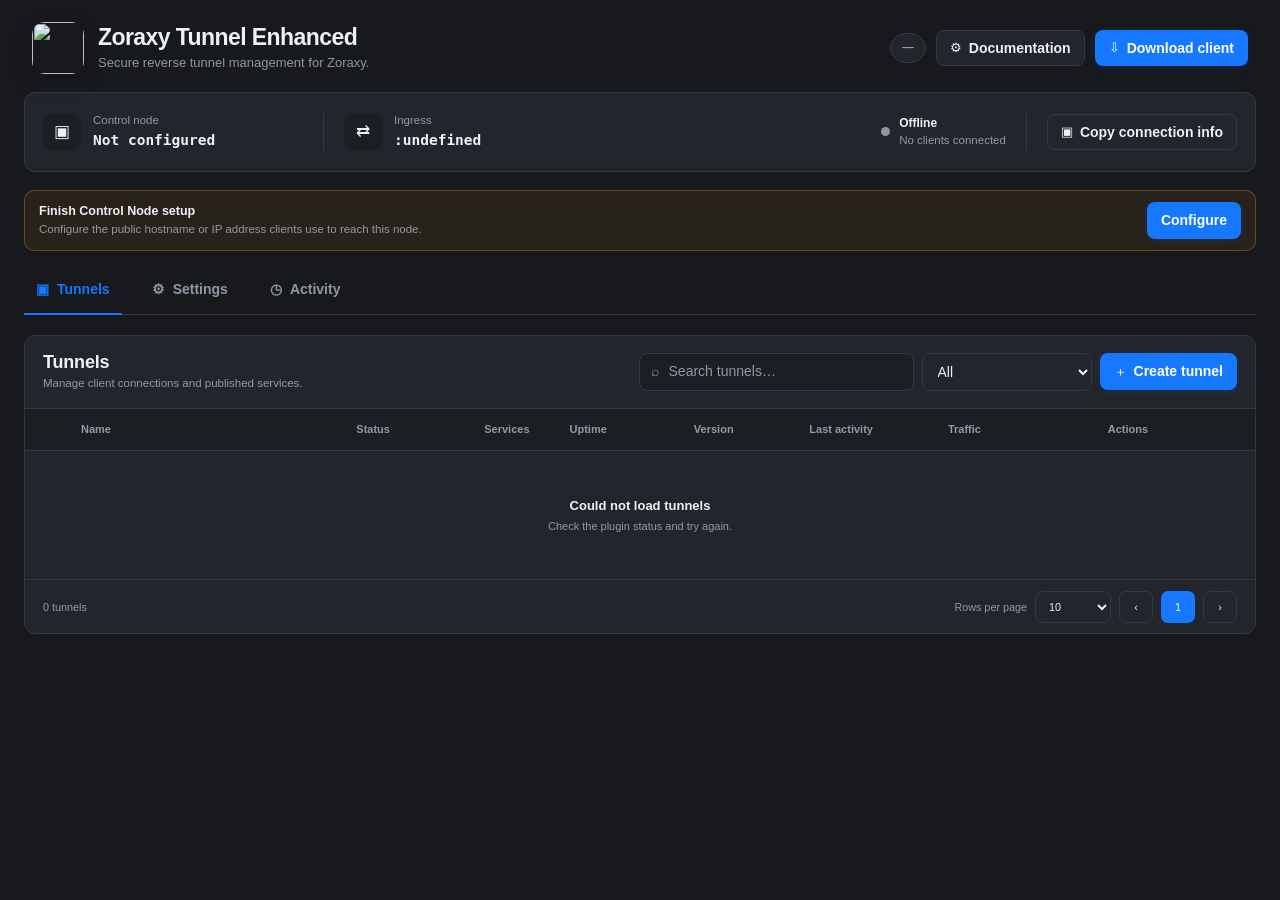
==== web/index.html @ f2badf90 "Add connector enrollment flow to dashboard" ====
<!DOCTYPE html>
<html lang="en">
<head>
<meta charset="UTF-8">
<meta name="viewport" content="width=device-width, initial-scale=1.0">
<title>Zoraxy Tunnel Enhanced</title>
<link rel="stylesheet" href="/darktheme.css">
<meta name="zoraxy.csrf.Token" content="{{.csrfToken}}">
<link rel="stylesheet" href="style.css">
<link rel="stylesheet" href="connectors.css">
<link rel="stylesheet" href="enrollment.css">
</head>
<body>
<div class="app-shell">
  <header class="app-header">
    <div class="brandmark"><img src="https://raw.githubusercontent.com/MiranoVerhoef/zoraxy-tunnel/refs/heads/main/icon.png?v=1.10.0" alt=""></div>
    <div class="brand-copy">
      <h1>Zoraxy Tunnel Enhanced</h1>
      <p>Secure reverse tunnel management for Zoraxy.</p>
    </div>
    <div class="header-actions">
      <span class="version-pill" id="versionPill">loading…</span>
      <button class="btn secondary" onclick="openDocs()"><span class="btn-icon">⚙</span>Documentation</button>
      <button class="btn primary" onclick="openDownloads()"><span class="btn-icon">⇩</span>Download client</button>
    </div>
  </header>

  <section class="control-strip">
    <div class="control-item"><div class="control-icon">▣</div><div><span>Control node</span><strong class="mono" id="summaryControl">Not configured</strong></div></div>
    <div class="control-divider"></div>
    <div class="control-item"><div class="control-icon">⇄</div><div><span>Ingress</span><strong class="mono" id="summaryIngress">:9080</strong></div></div>
    <div class="control-spacer"></div>
    <div class="control-status"><span class="status-dot" id="summaryDot"></span><div><strong id="summaryStatus">Offline</strong><span id="summaryUptime">No clients connected</span></div></div>
    <div class="control-divider"></div>
    <button class="btn secondary" onclick="copyConnectionInfo()"><span class="btn-icon">▣</span>Copy connection info</button>
  </section>

  <div class="setup-banner hidden" id="setupBanner">
    <div><strong>Finish Control Node setup</strong><span>Configure the public hostname or IP address clients use to reach this node.</span></div>
    <button class="btn primary" onclick="showTab('settings');setTimeout(()=>document.getElementById('serverHost').focus(),50)">Configure</button>
  </div>

  <nav class="tabs-nav">
    <button class="tab active" id="tabBtnTunnels" onclick="showTab('tunnels')"><span>▣</span>Tunnels</button>
    <button class="tab" id="tabBtnSettings" onclick="showTab('settings')"><span>⚙</span>Settings</button>
  </nav>

  <main>
    <section id="viewTunnels" class="view active">
      <div class="table-card">
        <div class="table-toolbar">
          <div class="toolbar-title"><h2>Tunnels</h2><p>Manage client connections and published services.</p></div>
          <div class="toolbar-actions">
            <div class="searchbox"><span>⌕</span><input id="tunnelSearch" placeholder="Search tunnels…" oninput="renderTunnels()"></div>
            <select class="select" id="tunnelFilter" onchange="renderTunnels()"><option value="all">All</option><option value="online">Online</option><option value="offline">Offline</option><option value="disabled">Disabled</option><option value="updates">Update available</option></select>
            <button class="btn primary" onclick="openCreateTunnel()"><span class="btn-icon">＋</span>Create tunnel</button>
          </div>
        </div>
        <div class="table-wrap">
          <div class="tunnel-table-head"><div class="col-expand"></div><div class="col-name">Name</div><div>Status</div><div>Services</div><div>Uptime</div><div>Version</div><div>Last activity</div><div>Traffic</div><div class="col-actions">Actions</div></div>
          <div id="tunnels"><div class="empty-state"><strong>Loading tunnels…</strong><span>Please wait.</span></div></div>
        </div>
        <div class="table-footer"><div id="tableSummary">0 tunnels</div><div class="pagination"><span>Rows per page</span><select class="select compact" id="rowsPerPage" onchange="changePageSize()"><option>10</option><option>25</option><option>50</option></select><button class="page-btn" id="prevPage" onclick="changePage(-1)">‹</button><span class="page-current" id="pageCurrent">1</span><button class="page-btn" id="nextPage" onclick="changePage(1)">›</button></div></div>
      </div>
    </section>

    <section id="viewSettings" class="view">
      <div class="settings-card">
        <div class="settings-head"><div><h2>Control node</h2><p>Configure how tunnel clients reach this Zoraxy instance.</p></div><span class="status-chip" id="settingsStatus">Not configured</span></div>
        <div class="settings-grid">
          <div class="field span-2"><label>Public hostname or address</label><input class="input" id="serverHost" placeholder="tunnel.example.com" autocomplete="off" oninput="updateEndpointPreview()"><small>Hostname, IP address, or host:port. Port 9443 is added automatically when omitted.</small></div>
          <div class="endpoint-preview span-2" id="endpointPreview"><span>Client endpoint</span><strong class="mono">Not configured</strong></div>
          <div class="field"><label>Default Zoraxy TAG <span>optional</span></label><input class="input" id="defaultTag" placeholder="ZoraxyTunnel"></div>
          <div class="field"><label>Certificate fingerprint</label><div class="copy-field"><code id="fingerprint">—</code><button class="btn secondary compact" onclick="copyText(STATUS.fingerprint)">Copy</button></div></div>
          <div class="setting-info"><span>Control port</span><strong class="mono" id="controlPort">:9443</strong></div>
          <div class="setting-info"><span>Ingress port</span><strong class="mono" id="ingressPort">:9080</strong></div>
        </div>
        <div class="settings-actions"><div class="settings-note">Docker setup uses <code>:latest</code>; updating the client does not change its tunnel credential.</div><button class="btn primary" onclick="saveSettings()">Save settings</button></div>
      </div>
    </section>
  </main>
</div>

<div class="overlay" id="createTunnelModal"><div class="modal small"><div class="modal-head"><div><h2>Create tunnel</h2><p>Create a client connection and generate its one-time credential.</p></div><button class="close" onclick="closeModal('createTunnelModal')">×</button></div><div class="field"><label>Tunnel name</label><input class="input" id="newTunnel" placeholder="e.g. HomeLab" onkeydown="if(event.key==='Enter')createTunnel()"></div><div class="modal-actions"><button class="btn secondary" onclick="closeModal('createTunnelModal')">Cancel</button><button class="btn primary" onclick="createTunnel()">Create tunnel</button></div></div></div>

<div class="overlay" id="cmdModal"><div class="modal"><div class="modal-head"><div><h2>Connect your client</h2><p>Save this credential now. It remains valid across client and plugin updates.</p></div><button class="close" onclick="closeModal('cmdModal')">×</button></div><div class="note" id="tokenNote"></div><div class="cmd-connector"><div class="field"><label>Connector ID</label><input class="input mono" id="connectorId" placeholder="e.g. homelab-primary" oninput="refreshCommands()"><small>Use a different stable ID on every redundant host. The same tunnel can have multiple independent credentials.</small></div></div><div class="redundancy-note">When multiple connectors are online, one is Primary and the others stay ready as Standby. You can mark a connector as Preferred in the tunnel details; new traffic automatically fails back to it when it reconnects.</div><div class="modal-tabs"><button class="btn compact active" data-tab="cli" onclick="switchTab('cli')">CLI</button><button class="btn compact" data-tab="docker" onclick="switchTab('docker')">Docker</button><button class="btn compact" data-tab="compose" onclick="switchTab('compose')">Compose</button></div><div id="tab-cli"><pre class="codebox" id="cmd-cli"></pre><button class="btn secondary compact" onclick="copyFrom('cmd-cli')">Copy command</button></div><div id="tab-docker" style="display:none"><pre class="codebox" id="cmd-docker"></pre><button class="btn secondary compact" onclick="copyFrom('cmd-docker')">Copy command</button></div><div id="tab-compose" style="display:none"><pre class="codebox" id="cmd-compose"></pre><button class="btn secondary compact" onclick="copyFrom('cmd-compose')">Copy compose</button></div></div></div>

<div class="overlay" id="svcModal"><div class="modal small"><div class="modal-head"><div><h2 id="svcModalTitle">Register service</h2><p>Map a public hostname to a target reachable from this client.</p></div><button class="close" onclick="closeSvc()">×</button></div><div class="form-grid"><div class="field"><label>Name</label><input class="input" id="svcName" placeholder="webapp"></div><div class="field"><label>Public host</label><input class="input" id="svcHost" placeholder="app.example.com"></div><div class="field"><label>Path prefix <span>optional</span></label><input class="input" id="svcPath" placeholder="/api"></div><div class="field"><label>Local target on client</label><input class="input" id="svcTarget" placeholder="http://127.0.0.1:3000"></div><div class="field span-2"><label>Zoraxy TAG(s) <span>optional</span></label><input class="input" id="svcTag" placeholder="ZoraxyTunnel"></div></div><label class="check"><input type="checkbox" id="svcSkipTLS"><span><strong>Skip TLS certificate verification</strong><small>Only use this for HTTPS targets with self-signed or otherwise untrusted certificates.</small></span></label><div class="modal-actions"><button class="btn secondary" onclick="closeSvc()">Cancel</button><button class="btn primary" id="svcSubmitBtn" onclick="submitService()">Register service</button></div></div></div>

<div class="overlay" id="confirmModal"><div class="modal small"><div class="modal-head"><div><h2 id="confirmTitle">Confirm</h2><p id="confirmMsg"></p></div></div><div class="modal-actions"><button class="btn secondary" onclick="closeConfirm()">Cancel</button><button class="btn danger" onclick="runConfirm()">Confirm</button></div></div></div>
<div class="overlay" id="installModal"><div class="modal small"><div class="modal-head"><div><h2>Install route</h2><p id="installMsg"></p></div></div><div class="note">Install only the route, or also request an SSL certificate using Zoraxy's configured ACME settings.</div><div class="modal-actions"><button class="btn secondary" onclick="closeInstall()">Cancel</button><button class="btn secondary" onclick="doInstall(false)">Route only</button><button class="btn primary" onclick="doInstall(true)">Route + SSL cert</button></div></div></div>
<div class="overlay" id="downloadModal"><div class="modal small"><div class="modal-head"><div><h2>Download tunnel client</h2><p>Choose a build for the machine running your private service.</p></div><button class="close" onclick="closeModal('downloadModal')">×</button></div><div class="download-list" id="downloadLinks"></div></div></div>
<div id="floatingMenuLayer"></div>
<div class="toast" id="toast">Saved</div>
<script src="app.js"></script>
<script src="connectors.js"></script>
<script src="enrollment.js"></script>
<script src="health.js"></script>
</body>
</html>
---- web/style.css ----
*{box-sizing:border-box}html,body{margin:0;padding:0}body{font-family:-apple-system,BlinkMacSystemFont,"Segoe UI",Roboto,Helvetica,Arial,sans-serif;background:var(--theme_bg,#17191d);color:var(--text_color,#eef1f5);font-size:14px;line-height:1.35}button,input,select{font:inherit}button{cursor:pointer}.mono,code,pre{font-family:ui-monospace,SFMono-Regular,Menlo,Consolas,monospace}.hidden{display:none!important}.app-shell{width:100%;max-width:1680px;margin:0 auto;padding:20px 24px 72px}.app-header{display:flex;align-items:center;gap:14px;margin:2px 8px 18px}.brandmark{width:52px;height:52px;border-radius:13px;overflow:hidden;flex:0 0 auto;box-shadow:0 8px 22px rgba(0,0,0,.14)}.brandmark img{width:100%;height:100%;display:block;object-fit:cover}.brand-copy{min-width:0}.brand-copy h1{margin:0;color:var(--text_color,#eef1f5);font-size:23px;line-height:1.15;font-weight:760;letter-spacing:-.025em}.brand-copy p{margin:4px 0 0;color:var(--text_color_secondary,#8f97a4);font-size:13px}.header-actions{margin-left:auto;display:flex;align-items:center;gap:10px}.version-pill{display:inline-flex;align-items:center;border:1px solid var(--divider_color,#343842);background:var(--theme_bg_primary,#22252b);border-radius:999px;padding:6px 11px;font-size:11.5px;font-weight:650;color:var(--text_color_secondary,#9da3ad)}.btn{border:1px solid var(--button_border_color,var(--divider_color,#343842));border-radius:8px;padding:8px 13px;background:var(--theme_bg_secondary,#30343b);color:var(--text_color,#eef1f5);font-weight:570;transition:border-color .15s,background .15s,filter .15s;display:inline-flex;align-items:center;justify-content:center;gap:7px;white-space:nowrap}.btn:hover{filter:brightness(1.06)}.btn.primary{background:var(--theme_highlight,#1677ff);border-color:transparent;color:#fff;box-shadow:0 2px 8px rgba(22,119,255,.16)}.btn.secondary{background:var(--theme_bg_primary,#22252b)}.btn.danger{background:transparent;border-color:#d74747;color:#ef6d6d}.btn.compact{padding:5px 9px;font-size:11.5px;border-radius:7px}.btn-icon{font-size:13px;line-height:1}.control-strip{display:flex;align-items:center;min-height:80px;border:1px solid var(--divider_color,#343842);background:var(--theme_bg_primary,#22252b);border-radius:11px;padding:0 18px;margin-bottom:18px;box-shadow:0 1px 0 rgba(255,255,255,.015)}.control-item{display:flex;align-items:center;gap:12px;min-width:260px}.control-item>div:last-child{display:flex;flex-direction:column;gap:2px;min-width:0}.control-item span,.control-status span{font-size:11.5px;color:var(--text_color_secondary,#929aa6)}.control-item strong{font-size:14.5px;font-weight:700;overflow:hidden;text-overflow:ellipsis}.control-icon{width:38px;height:38px;border-radius:9px;display:grid;place-items:center;background:var(--theme_advance,#1b1e23);color:var(--text_color,#eef1f5);font-size:17px}.control-divider{width:1px;height:38px;background:var(--divider_color,#343842);margin:0 20px}.control-spacer{flex:1}.control-status{display:flex;align-items:center;gap:9px;min-width:145px;justify-content:flex-end}.control-status>div{display:flex;flex-direction:column;gap:2px}.control-status strong{font-size:12px}.status-dot{width:9px;height:9px;border-radius:50%;background:#8d95a0;display:inline-block;flex:0 0 auto}.status-dot.ok{background:#22c55e;box-shadow:0 0 0 4px rgba(34,197,94,.1)}.setup-banner{display:flex;align-items:center;gap:16px;border:1px solid rgba(245,158,11,.32);background:rgba(245,158,11,.07);border-radius:10px;padding:11px 14px;margin:0 0 16px}.setup-banner>div{display:flex;flex-direction:column;gap:2px;min-width:0;flex:1}.setup-banner strong{font-size:12.5px}.setup-banner span{font-size:11.5px;color:var(--text_color_secondary,#929aa6)}.tabs-nav{height:48px;display:flex;align-items:flex-end;gap:18px;border-bottom:1px solid var(--divider_color,#343842);margin-bottom:20px}.tab{height:48px;border:0;background:transparent;color:var(--text_color_secondary,#8f97a4);padding:0 12px;display:flex;align-items:center;gap:8px;position:relative;font-weight:600}.tab.active{color:var(--theme_highlight,#1677ff)}.tab.active:after{content:"";position:absolute;height:2px;left:0;right:0;bottom:-1px;background:var(--theme_highlight,#1677ff);border-radius:2px}.view{display:none}.view.active{display:block}.table-card,.settings-card{border:1px solid var(--divider_color,#343842);background:var(--theme_bg_primary,#22252b);border-radius:11px;overflow:hidden}.table-toolbar{display:flex;align-items:center;gap:18px;padding:16px 18px;border-bottom:1px solid var(--divider_color,#343842)}.toolbar-title{min-width:0}.toolbar-title h2,.settings-head h2{font-size:18px;line-height:1.2;margin:0;font-weight:740;letter-spacing:-.01em}.toolbar-title p,.settings-head p{font-size:11.5px;color:var(--text_color_secondary,#929aa6);margin:3px 0 0}.toolbar-actions{margin-left:auto;display:flex;align-items:center;gap:8px}.searchbox{height:38px;min-width:275px;display:flex;align-items:center;gap:8px;padding:0 11px;border:1px solid var(--divider_color,#343842);border-radius:8px;background:var(--input_color,var(--theme_advance,#1b1e23));color:var(--text_color_secondary,#929aa6)}.searchbox input{border:0;outline:0;background:transparent;color:var(--text_color,#eef1f5);width:100%;min-width:0}.searchbox input::placeholder{color:var(--text_color_secondary,#929aa6)}.select{height:38px;border:1px solid var(--divider_color,#343842);border-radius:8px;background:var(--theme_bg_primary,#22252b);color:var(--text_color,#eef1f5);padding:0 32px 0 11px;outline:0}.select.compact{height:32px;padding-left:9px}.table-wrap{overflow-x:auto}.tunnel-table-head,.tunnel-row{display:grid;grid-template-columns:42px minmax(240px,1.55fr) minmax(120px,.72fr) minmax(78px,.48fr) minmax(110px,.7fr) minmax(100px,.65fr) minmax(125px,.78fr) minmax(145px,.9fr) minmax(130px,.75fr);align-items:center;min-width:1180px}.tunnel-table-head{height:42px;padding:0 14px;border-bottom:1px solid var(--divider_color,#343842);font-size:11px;font-weight:650;color:var(--text_color_secondary,#929aa6);background:var(--theme_advance,#1b1e23)}.tunnel-row{min-height:58px;padding:0 14px;border-bottom:1px solid var(--divider_color,#343842);transition:background .12s}.tunnel-row:hover{background:rgba(255,255,255,.014)}.col-expand{display:flex;align-items:center}.expand-btn{width:28px;height:28px;border:0;background:transparent;color:var(--text_color,#eef1f5);display:grid;place-items:center;border-radius:6px;font-size:20px;transition:transform .15s}.tunnel-group.open .expand-btn{transform:rotate(90deg)}.name-cell{display:flex;align-items:center;gap:11px;min-width:0}.device-icon{width:28px;height:28px;display:grid;place-items:center;font-size:18px;color:var(--text_color,#eef1f5);flex:0 0 auto}.name-stack{min-width:0}.name-stack strong{display:block;font-size:12.5px;font-weight:700;overflow:hidden;text-overflow:ellipsis;white-space:nowrap}.name-stack span{display:block;font-size:10.5px;color:var(--text_color_secondary,#929aa6);margin-top:2px;white-space:nowrap;overflow:hidden;text-overflow:ellipsis}.status-text{display:flex;align-items:center;gap:7px;font-size:11.5px}.status-text.offline{color:var(--text_color_secondary,#929aa6)}.cell{font-size:11.5px;min-width:0}.cell.muted{color:var(--text_color_secondary,#929aa6)}.cell.version-old{color:#f59e0b}.traffic-main{font-size:11.5px}.traffic-sub{display:flex;gap:9px;font-size:9.8px;color:var(--text_color_secondary,#929aa6);margin-top:2px}.manage-wrap{position:relative}.manage-btn{min-width:106px;justify-content:space-between}.menu{position:absolute;right:0;top:calc(100% + 5px);z-index:50;width:190px;background:var(--theme_bg_primary,#22252b);border:1px solid var(--divider_color,#343842);border-radius:8px;box-shadow:0 14px 42px rgba(0,0,0,.28);padding:5px;display:none}.menu.open{display:block}.menu button{width:100%;border:0;background:transparent;color:var(--text_color,#eef1f5);text-align:left;padding:8px 9px;border-radius:6px;font-size:11.5px}.menu button:hover{background:var(--theme_advance,#1b1e23)}.menu button.danger-item{color:#ef6d6d}.menu-sep{height:1px;background:var(--divider_color,#343842);margin:4px}.tunnel-detail{display:none;min-width:1180px;border-bottom:1px solid var(--divider_color,#343842);background:var(--theme_advance,#1b1e23);padding:0 58px 12px}.tunnel-group.open .tunnel-detail{display:block}.detail-top{display:flex;gap:18px;align-items:center;padding:9px 0 8px;font-size:10.5px;color:var(--text_color_secondary,#929aa6)}.detail-top strong{color:var(--text_color,#eef1f5);font-weight:570}.detail-top .update-warning{color:#f59e0b}.services-box{border:1px solid var(--divider_color,#343842);border-radius:8px;background:var(--theme_bg_primary,#22252b);overflow:hidden}.services-title{height:34px;display:flex;align-items:center;padding:0 12px;font-size:11px;font-weight:700;border-bottom:1px solid var(--divider_color,#343842)}.service-row{display:grid;grid-template-columns:minmax(250px,1.2fr) minmax(360px,1.8fr) 120px;align-items:center;gap:12px;min-height:64px;padding:8px 12px;border-bottom:1px solid var(--divider_color,#343842)}.service-row:last-child{border-bottom:0}.service-main{display:flex;align-items:center;gap:10px;min-width:0}.service-state{width:28px;height:28px;border-radius:50%;display:grid;place-items:center;background:rgba(34,197,94,.09);flex:0 0 auto}.service-state .status-dot{width:8px;height:8px}.service-copy{min-width:0}.service-copy strong{display:block;font-size:12.5px;white-space:nowrap;overflow:hidden;text-overflow:ellipsis}.service-copy span{display:block;font-size:10.5px;color:var(--text_color_secondary,#929aa6);margin-top:2px;white-space:nowrap;overflow:hidden;text-overflow:ellipsis}.service-target{min-width:0;border-left:1px solid var(--divider_color,#343842);padding-left:16px}.route-line{font-size:11.5px;white-space:nowrap;overflow:hidden;text-overflow:ellipsis}.route-line span{color:var(--text_color_secondary,#929aa6)}.service-flags{display:flex;gap:6px;margin-top:5px}.warning-chip,.ok-chip,.status-chip{display:inline-flex;align-items:center;border-radius:999px;padding:3px 7px;font-size:9.8px;border:1px solid transparent}.warning-chip{color:#f59e0b;background:rgba(245,158,11,.09);border-color:rgba(245,158,11,.22)}.ok-chip{color:#22c55e;background:rgba(34,197,94,.08);border-color:rgba(34,197,94,.22)}.service-actions{display:flex;align-items:center;justify-content:flex-end;gap:7px}.icon-btn{width:36px;height:34px;border:1px solid var(--divider_color,#343842);border-radius:7px;background:var(--theme_bg_primary,#22252b);color:var(--text_color,#eef1f5);display:grid;place-items:center}.table-footer{height:54px;display:flex;align-items:center;padding:0 18px;border-top:1px solid var(--divider_color,#343842);font-size:10.8px;color:var(--text_color_secondary,#929aa6)}.pagination{margin-left:auto;display:flex;align-items:center;gap:8px}.page-btn,.page-current{width:34px;height:32px;border:1px solid var(--divider_color,#343842);border-radius:7px;background:var(--theme_bg_primary,#22252b);color:var(--text_color,#eef1f5);display:grid;place-items:center}.page-btn:disabled{opacity:.35;cursor:default}.page-current{background:var(--theme_highlight,#1677ff);border-color:transparent;color:#fff}.empty-state{padding:46px 18px;text-align:center;color:var(--text_color_secondary,#929aa6)}.empty-state strong,.empty-state span{display:block}.empty-state strong{color:var(--text_color,#eef1f5);font-size:13px}.empty-state span{margin-top:4px;font-size:11px}.settings-card{max-width:980px;margin:0 auto}.settings-head{display:flex;align-items:flex-start;gap:14px;padding:18px 20px;border-bottom:1px solid var(--divider_color,#343842)}.settings-head>div{flex:1}.status-chip{color:var(--text_color_secondary,#929aa6);border-color:var(--divider_color,#343842);background:var(--theme_advance,#1b1e23)}.status-chip.ok{color:#22c55e;border-color:rgba(34,197,94,.25);background:rgba(34,197,94,.07)}.settings-grid,.form-grid{display:grid;grid-template-columns:repeat(2,minmax(0,1fr));gap:16px 18px;padding:20px}.span-2{grid-column:1/-1}.field label{display:block;font-size:11px;font-weight:600;margin-bottom:6px}.field label span{font-weight:400;color:var(--text_color_secondary,#929aa6)}.field small{display:block;margin-top:5px;color:var(--text_color_secondary,#929aa6);font-size:10px}.input{width:100%;height:38px;border:1px solid var(--divider_color,#343842);border-radius:8px;background:var(--input_color,var(--theme_advance,#1b1e23));color:var(--text_color,#eef1f5);padding:0 10px;outline:0}.input:focus{border-color:var(--theme_highlight,#1677ff);box-shadow:0 0 0 2px rgba(22,119,255,.08)}.endpoint-preview,.setting-info{min-height:42px;border:1px solid var(--divider_color,#343842);border-radius:8px;background:var(--theme_advance,#1b1e23);display:flex;align-items:center;justify-content:space-between;padding:0 11px}.endpoint-preview span,.setting-info span{font-size:10.5px;color:var(--text_color_secondary,#929aa6)}.endpoint-preview strong,.setting-info strong{font-size:11.5px}.endpoint-preview.invalid{border-color:rgba(239,68,68,.35);background:rgba(239,68,68,.05)}.endpoint-preview.invalid strong{color:#ef6d6d}.copy-field{display:flex;align-items:stretch;gap:7px}.copy-field code{flex:1;min-width:0;display:flex;align-items:center;border:1px solid var(--divider_color,#343842);border-radius:8px;background:var(--theme_advance,#1b1e23);padding:0 10px;font-size:9.8px;word-break:break-all}.settings-actions{display:flex;align-items:center;gap:14px;padding:14px 20px;border-top:1px solid var(--divider_color,#343842)}.settings-note{font-size:10.5px;color:var(--text_color_secondary,#929aa6);flex:1}.settings-note code{color:var(--text_color,#eef1f5)}.overlay{position:fixed;inset:0;z-index:100;background:rgba(0,0,0,.58);display:none;align-items:flex-start;justify-content:center;padding:30px 16px;overflow:auto}.overlay.show{display:flex}.modal{width:min(720px,100%);background:var(--theme_bg_primary,#22252b);border:1px solid var(--divider_color,#343842);border-radius:12px;box-shadow:0 24px 80px rgba(0,0,0,.42);padding:17px}.modal.small{width:min(540px,100%)}.modal-head{display:flex;align-items:flex-start;gap:12px;margin-bottom:14px}.modal-head>div{flex:1}.modal-head h2{margin:0;font-size:16px}.modal-head p{margin:3px 0 0;color:var(--text_color_secondary,#929aa6);font-size:11px}.close{border:0;background:transparent;color:var(--text_color_secondary,#929aa6);font-size:22px;line-height:1}.modal-actions{display:flex;justify-content:flex-end;gap:8px;margin-top:15px}.modal-tabs{display:flex;gap:6px;margin:10px 0}.modal-tabs .btn.active{background:var(--theme_highlight,#1677ff);border-color:transparent;color:#fff}.note{border:1px solid rgba(245,158,11,.28);background:rgba(245,158,11,.07);color:#e5b45f;border-radius:8px;padding:9px 10px;font-size:10.8px;margin-bottom:10px}.codebox{border:1px solid var(--divider_color,#343842);background:var(--theme_advance,#1b1e23);border-radius:8px;padding:11px;white-space:pre-wrap;word-break:break-word;font-size:10.5px;line-height:1.5;margin:0 0 8px}.check{display:flex;align-items:flex-start;gap:8px;padding:0 20px 4px;font-size:11.5px}.check input{margin-top:2px}.check span{display:block}.check small{display:block;margin-top:2px;color:var(--text_color_secondary,#929aa6)}.download-list{display:grid;gap:7px}.toast{position:fixed;left:50%;bottom:24px;z-index:140;transform:translateX(-50%) translateY(8px);opacity:0;pointer-events:none;background:var(--theme_highlight,#1677ff);color:#fff;border-radius:999px;padding:8px 15px;font-size:11.5px;font-weight:650;transition:.18s}.toast.show{opacity:1;transform:translateX(-50%) translateY(0)}body:not(.darkTheme) .btn.primary,body:not(.darkTheme) .toast{color:#fff}@media(max-width:1180px){.app-shell{padding-left:14px;padding-right:14px}.header-actions .secondary{display:none}.control-item{min-width:210px}.tunnel-table-head,.tunnel-row{grid-template-columns:38px minmax(210px,1.4fr) 105px 72px 95px 90px 115px 130px 120px}.toolbar-actions{flex-wrap:wrap;justify-content:flex-end}.searchbox{min-width:220px}}@media(max-width:820px){.app-header{align-items:flex-start;flex-wrap:wrap;margin-left:0;margin-right:0}.header-actions{width:100%;margin-left:66px}.control-strip{flex-wrap:wrap;padding:12px;gap:10px}.control-item{min-width:0;flex:1 1 42%}.control-divider{display:none}.control-spacer{display:none}.control-status{justify-content:flex-start;flex:1 1 42%}.table-toolbar{align-items:flex-start;flex-direction:column}.toolbar-actions{width:100%;margin-left:0}.searchbox{flex:1;min-width:160px}.settings-grid,.form-grid{grid-template-columns:1fr}.span-2{grid-column:auto}.settings-actions{align-items:flex-start;flex-direction:column}.settings-actions .btn{width:100%}}@media(max-width:560px){.app-shell{padding:12px 10px 54px}.brandmark{width:44px;height:44px}.brand-copy h1{font-size:19px}.header-actions{margin-left:58px}.header-actions .version-pill{display:none}.toolbar-actions{display:grid;grid-template-columns:1fr 110px;width:100%}.toolbar-actions .btn.primary{grid-column:1/-1}.searchbox{min-width:0}.control-item,.control-status{flex:1 1 100%}.control-strip>.btn{width:100%}.tabs-nav{margin-bottom:12px}.settings-card{border-radius:9px}.modal{padding:14px}.pagination>span:first-child{display:none}}
---- web/connectors.css ----
#floatingMenuLayer{position:fixed;inset:0;pointer-events:none;z-index:2147483000}.floating-action-menu{position:fixed;min-width:210px;max-width:min(320px,calc(100vw - 24px));background:var(--theme_bg_primary,#22252b);border:1px solid var(--divider_color,#343842);border-radius:10px;box-shadow:0 18px 50px rgba(0,0,0,.28);padding:6px;pointer-events:auto;color:var(--text_color,#eef1f5)}.floating-action-menu button{width:100%;border:0;background:transparent;color:inherit;text-align:left;padding:9px 10px;border-radius:7px;font-size:11.5px;cursor:pointer;white-space:normal}.floating-action-menu button:hover{background:var(--theme_advance,#1b1e23)}.floating-action-menu button.danger-item{color:#ef6d6d}.floating-action-menu .menu-sep{height:1px;background:var(--divider_color,#343842);margin:4px}.table-wrap .menu.open{display:none!important}.connector-section{margin:8px 0 10px;border:1px solid var(--divider_color,#343842);border-radius:8px;background:var(--theme_bg_primary,#22252b);overflow:hidden}.connector-head{min-height:38px;padding:7px 12px;display:flex;align-items:center;gap:10px;border-bottom:1px solid var(--divider_color,#343842)}.connector-head strong{font-size:11px}.connector-head span{font-size:10.5px;color:var(--text_color_secondary,#929aa6)}.connector-head .connector-spacer{flex:1}.connector-row{display:grid;grid-template-columns:minmax(210px,1.3fr) minmax(130px,.75fr) minmax(115px,.7fr) minmax(125px,.75fr) minmax(115px,.7fr) minmax(120px,.75fr);gap:12px;align-items:center;min-height:54px;padding:7px 12px;border-bottom:1px solid var(--divider_color,#343842)}.connector-row:last-child{border-bottom:0}.connector-identity{min-width:0}.connector-identity strong{display:flex;align-items:center;gap:7px;font-size:12px;white-space:nowrap;overflow:hidden;text-overflow:ellipsis}.connector-identity span{display:block;font-size:10px;color:var(--text_color_secondary,#929aa6);margin-top:2px;white-space:nowrap;overflow:hidden;text-overflow:ellipsis}.connector-cell{font-size:10.8px;min-width:0}.connector-cell small{display:block;color:var(--text_color_secondary,#929aa6);font-size:9.5px;margin-top:2px;white-space:nowrap;overflow:hidden;text-overflow:ellipsis}.connector-badges{display:flex;gap:5px;flex-wrap:wrap}.connector-badge{display:inline-flex;align-items:center;border:1px solid var(--divider_color,#343842);border-radius:999px;padding:2px 6px;font-size:9px;color:var(--text_color_secondary,#929aa6);background:var(--theme_advance,#1b1e23)}.connector-badge.primary{color:#22c55e;border-color:rgba(34,197,94,.25);background:rgba(34,197,94,.07)}.connector-badge.preferred{color:var(--theme_highlight,#1677ff);border-color:color-mix(in srgb,var(--theme_highlight,#1677ff) 28%,transparent);background:color-mix(in srgb,var(--theme_highlight,#1677ff) 8%,transparent)}.connector-badge.offline{color:var(--text_color_secondary,#929aa6)}.connector-action{display:flex;justify-content:flex-end}.connector-action .btn{padding:5px 8px;font-size:10px}.tunnel-connector-summary{display:block;font-size:9.8px;color:var(--text_color_secondary,#929aa6);margin-top:2px}.cmd-connector{margin:12px 0 2px}.cmd-connector .field small{margin-top:4px}.redundancy-note{padding:8px 10px;border:1px solid var(--divider_color,#343842);border-radius:7px;background:var(--theme_advance,#1b1e23);font-size:10px;color:var(--text_color_secondary,#929aa6)}@media(max-width:1050px){.connector-row{grid-template-columns:minmax(190px,1.3fr) minmax(115px,.8fr) minmax(110px,.75fr) minmax(120px,.8fr);}.connector-row .connector-traffic,.connector-row .connector-remote{display:none}}@media(max-width:760px){.connector-row{grid-template-columns:1fr auto}.connector-row .connector-platform,.connector-row .connector-uptime,.connector-row .connector-traffic,.connector-row .connector-remote{display:none}.connector-head{align-items:flex-start;flex-wrap:wrap}}
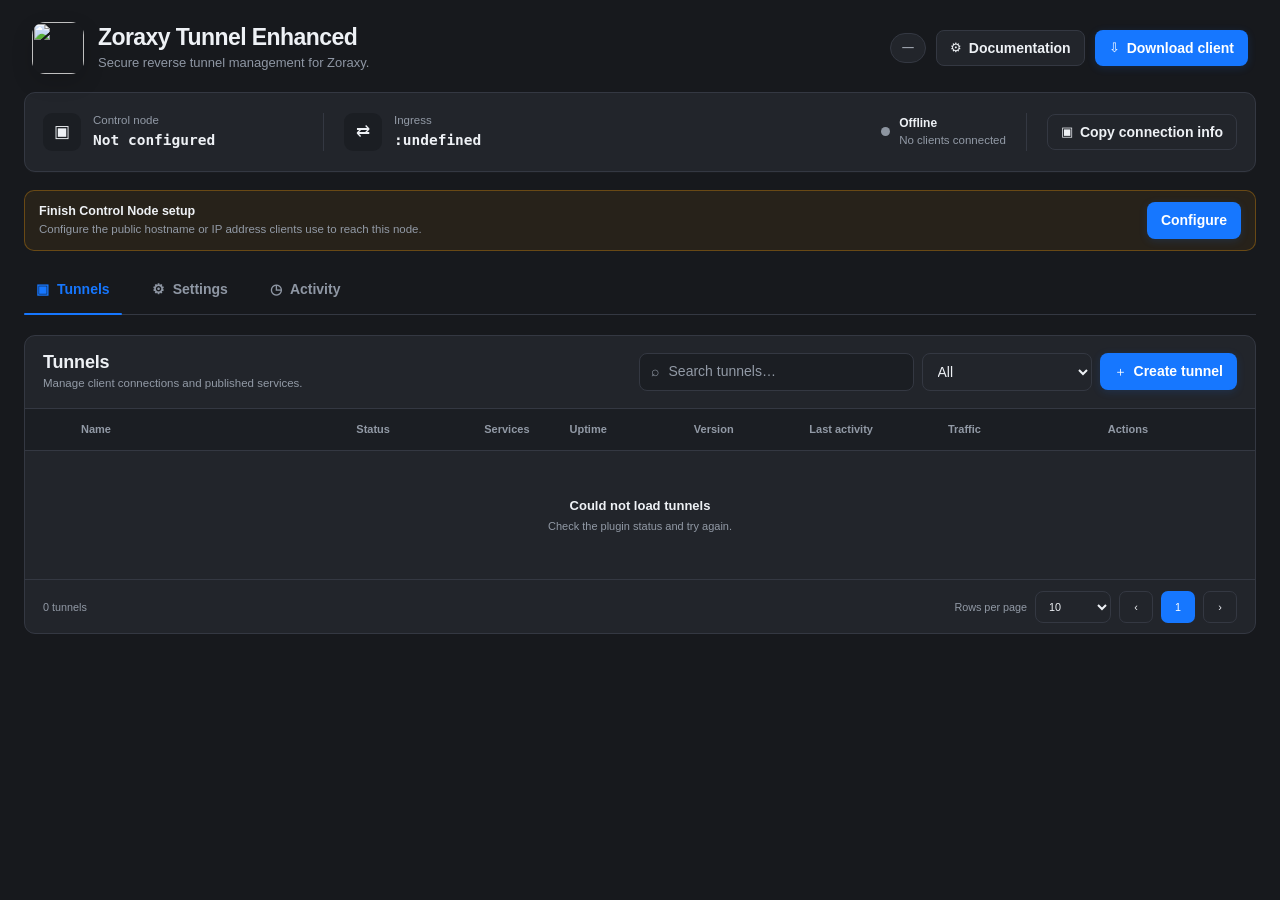
==== commit 87174678: "Cache-bust UI assets for v1.10.3" ====
--- a/web/index.html
+++ b/web/index.html
@@ -6,14 +6,14 @@
 <title>Zoraxy Tunnel Enhanced</title>
 <link rel="stylesheet" href="/darktheme.css">
 <meta name="zoraxy.csrf.Token" content="{{.csrfToken}}">
-<link rel="stylesheet" href="style.css">
-<link rel="stylesheet" href="connectors.css">
-<link rel="stylesheet" href="enrollment.css">
+<link rel="stylesheet" href="style.css?v=1.10.3">
+<link rel="stylesheet" href="connectors.css?v=1.10.3">
+<link rel="stylesheet" href="enrollment.css?v=1.10.3">
 </head>
 <body>
 <div class="app-shell">
   <header class="app-header">
-    <div class="brandmark"><img src="https://raw.githubusercontent.com/MiranoVerhoef/zoraxy-tunnel/refs/heads/main/icon.png?v=1.10.0" alt=""></div>
+    <div class="brandmark"><img src="icon.png?v=1.10.3" alt=""></div>
     <div class="brand-copy">
       <h1>Zoraxy Tunnel Enhanced</h1>
       <p>Secure reverse tunnel management for Zoraxy.</p>
@@ -92,9 +92,9 @@
 <div class="overlay" id="downloadModal"><div class="modal small"><div class="modal-head"><div><h2>Download tunnel client</h2><p>Choose a build for the machine running your private service.</p></div><button class="close" onclick="closeModal('downloadModal')">×</button></div><div class="download-list" id="downloadLinks"></div></div></div>
 <div id="floatingMenuLayer"></div>
 <div class="toast" id="toast">Saved</div>
-<script src="app.js"></script>
-<script src="connectors.js"></script>
-<script src="enrollment.js"></script>
-<script src="health.js"></script>
+<script src="app.js?v=1.10.3"></script>
+<script src="connectors.js?v=1.10.3"></script>
+<script src="enrollment.js?v=1.10.3"></script>
+<script src="health.js?v=1.10.3"></script>
 </body>
 </html>
--- a/web/enrollment.css
+++ b/web/enrollment.css
@@ -0,0 +1 @@
+.connector-enroll-modal{max-width:720px}.connector-enroll-body{padding:18px 20px 4px}.enroll-section-title{font-size:11px;font-weight:700;text-transform:uppercase;letter-spacing:.05em;color:var(--text_color_secondary,#929aa6);margin:18px 0 8px}.update-choice{display:grid;grid-template-columns:24px 34px 1fr;gap:10px;align-items:flex-start;border:1px solid var(--divider_color,#343842);border-radius:10px;padding:13px 14px;margin:8px 0;background:var(--theme_bg_primary,#22252b);cursor:pointer;transition:border-color .15s,background .15s}.update-choice:hover{background:var(--theme_advance,#1b1e23)}.update-choice.selected{border-color:var(--theme_highlight,#1677ff);box-shadow:0 0 0 2px rgba(22,119,255,.08)}.update-choice input{margin-top:4px}.update-choice-icon{width:30px;height:30px;border-radius:8px;display:grid;place-items:center;background:var(--theme_advance,#1b1e23);font-size:17px}.update-choice>span:last-child{display:flex;flex-direction:column;gap:3px}.update-choice strong{font-size:12.5px}.update-choice small{font-size:10.8px;color:var(--text_color_secondary,#929aa6);line-height:1.45}.update-choice em{font-style:normal;color:#f59e0b;font-size:10.5px;margin-top:2px}.docker-socket-warning{display:flex;flex-direction:column;gap:3px;border:1px solid rgba(245,158,11,.28);background:rgba(245,158,11,.07);border-radius:9px;padding:10px 12px;margin-top:12px}.docker-socket-warning strong{font-size:11px;color:#f59e0b}.docker-socket-warning span{font-size:10.5px;color:var(--text_color_secondary,#929aa6);line-height:1.45}.add-connector-btn{margin-left:4px}@media(max-width:760px){.update-choice{grid-template-columns:22px 30px 1fr}.connector-enroll-modal{width:min(94vw,720px)}}
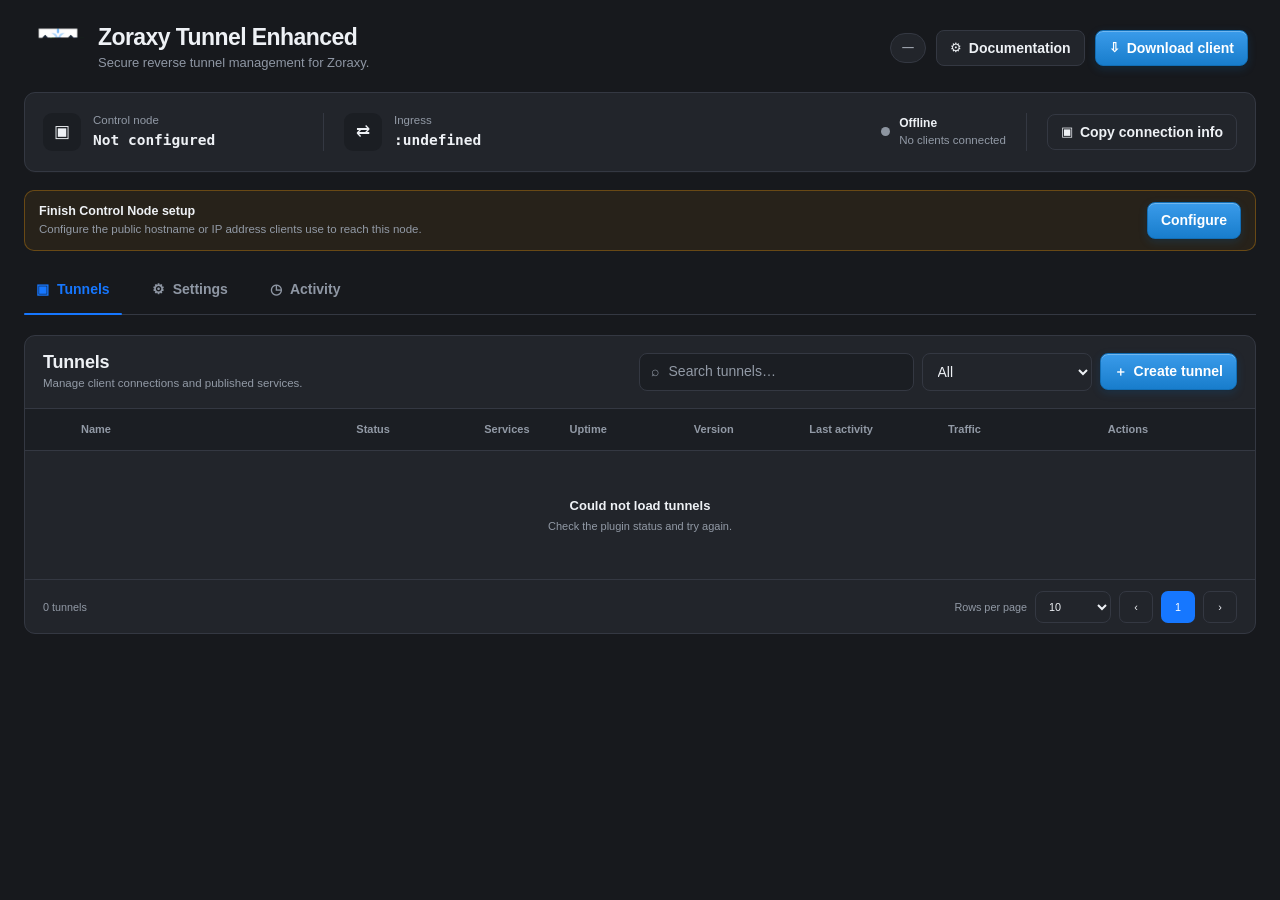
==== commit 6e075339: "Load v1.11.0 UI assets" ====
--- a/web/index.html
+++ b/web/index.html
@@ -6,14 +6,15 @@
 <title>Zoraxy Tunnel Enhanced</title>
 <link rel="stylesheet" href="/darktheme.css">
 <meta name="zoraxy.csrf.Token" content="{{.csrfToken}}">
-<link rel="stylesheet" href="style.css?v=1.10.3">
-<link rel="stylesheet" href="connectors.css?v=1.10.3">
-<link rel="stylesheet" href="enrollment.css?v=1.10.3">
+<link rel="stylesheet" href="style.css?v=1.11.0">
+<link rel="stylesheet" href="connectors.css?v=1.11.0">
+<link rel="stylesheet" href="enrollment.css?v=1.11.0">
+<link rel="stylesheet" href="v111.css?v=1.11.0">
 </head>
 <body>
 <div class="app-shell">
   <header class="app-header">
-    <div class="brandmark"><img src="icon.png?v=1.10.3" alt=""></div>
+    <div class="brandmark"><img src="icon.png?v=1.11.0" alt=""></div>
     <div class="brand-copy">
       <h1>Zoraxy Tunnel Enhanced</h1>
       <p>Secure reverse tunnel management for Zoraxy.</p>
@@ -92,9 +93,10 @@
 <div class="overlay" id="downloadModal"><div class="modal small"><div class="modal-head"><div><h2>Download tunnel client</h2><p>Choose a build for the machine running your private service.</p></div><button class="close" onclick="closeModal('downloadModal')">×</button></div><div class="download-list" id="downloadLinks"></div></div></div>
 <div id="floatingMenuLayer"></div>
 <div class="toast" id="toast">Saved</div>
-<script src="app.js?v=1.10.3"></script>
-<script src="connectors.js?v=1.10.3"></script>
-<script src="enrollment.js?v=1.10.3"></script>
-<script src="health.js?v=1.10.3"></script>
+<script src="app.js?v=1.11.0"></script>
+<script src="connectors.js?v=1.11.0"></script>
+<script src="enrollment.js?v=1.11.0"></script>
+<script src="health.js?v=1.11.0"></script>
+<script src="v111.js?v=1.11.0"></script>
 </body>
 </html>
--- a/web/v111.css
+++ b/web/v111.css
@@ -0,0 +1,33 @@
+.btn.primary{
+  background:linear-gradient(180deg,#3a9bea 0%,#187dcc 100%);
+  border:1px solid #126eb5;
+  color:#fff;
+  font-weight:650;
+  box-shadow:inset 0 1px 0 rgba(255,255,255,.28),0 3px 8px rgba(18,110,181,.22),0 1px 2px rgba(0,0,0,.14);
+  transition:transform .12s ease,box-shadow .12s ease,filter .12s ease;
+}
+.btn.primary:hover{
+  filter:brightness(1.06);
+  transform:translateY(-1px);
+  box-shadow:inset 0 1px 0 rgba(255,255,255,.32),0 5px 12px rgba(18,110,181,.28),0 2px 3px rgba(0,0,0,.14);
+}
+.btn.primary:active{
+  transform:translateY(1px);
+  filter:brightness(.98);
+  box-shadow:inset 0 2px 4px rgba(0,0,0,.18),0 1px 2px rgba(18,110,181,.18);
+}
+.btn.primary:focus-visible{outline:2px solid rgba(58,155,234,.45);outline-offset:2px}
+
+.first-update-options{margin-top:18px}
+.first-update-options .enroll-section-title{margin-bottom:8px}
+.first-update-options .update-choice{margin-bottom:8px}
+.first-update-options .update-choice:last-child{margin-bottom:0}
+
+.connector-badge.auto-update{color:#1683d8;background:rgba(32,137,216,.09);border-color:rgba(32,137,216,.24)}
+.connector-action{display:flex;align-items:center;justify-content:flex-end;gap:7px;flex-wrap:wrap}
+.connector-action .update-now{font-weight:620}
+.connector-action .update-now.updating{opacity:.7;pointer-events:none}
+.connector-refresh-note{font-size:10px;color:var(--text_color_secondary,#929aa6)}
+
+.brandmark{background:transparent!important;box-shadow:none!important}
+.brandmark img{object-fit:contain!important;background:transparent!important}
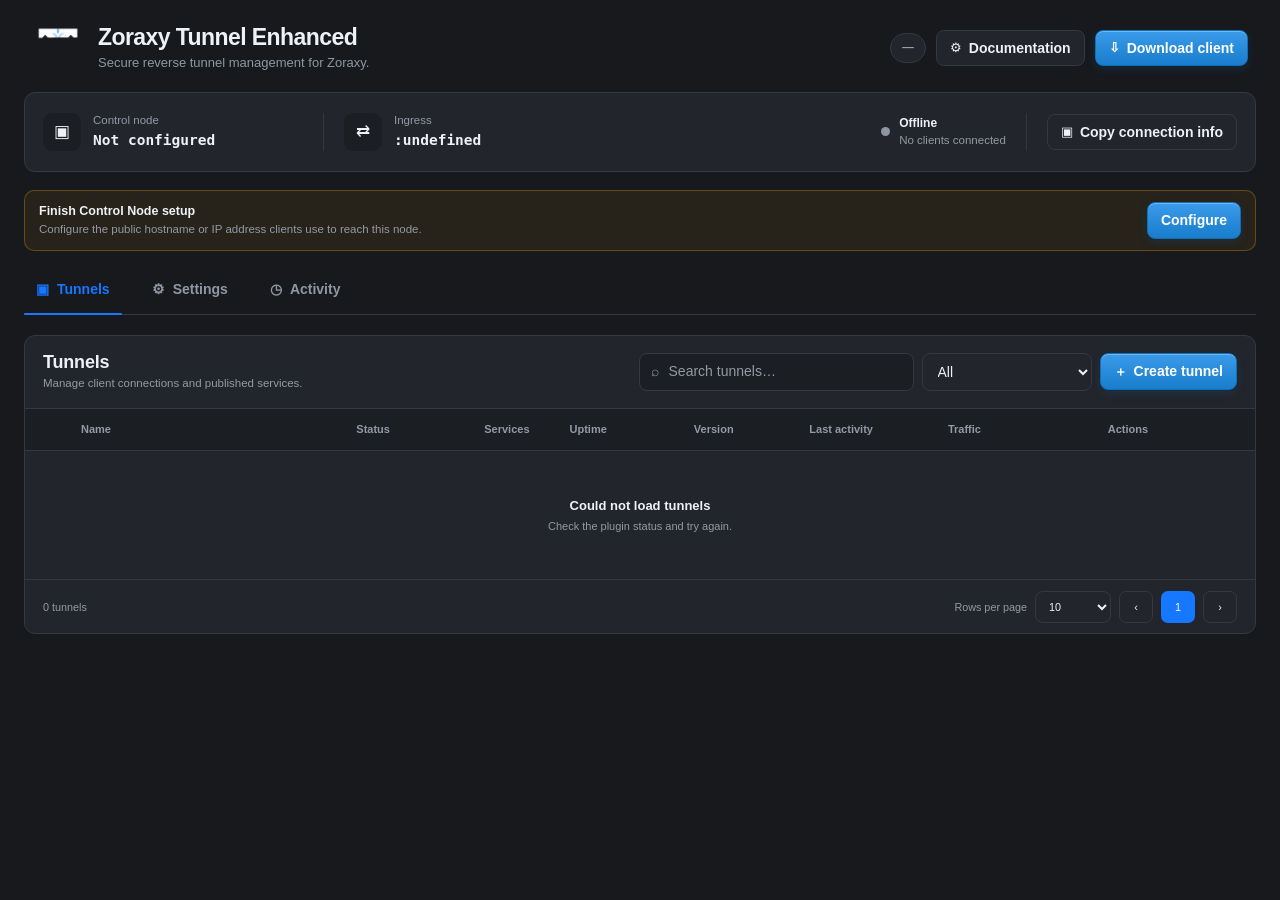
==== commit f826e0b3: "Cache-bust v1.12 dashboard assets" ====
--- a/web/index.html
+++ b/web/index.html
@@ -6,15 +6,15 @@
 <title>Zoraxy Tunnel Enhanced</title>
 <link rel="stylesheet" href="/darktheme.css">
 <meta name="zoraxy.csrf.Token" content="{{.csrfToken}}">
-<link rel="stylesheet" href="style.css?v=1.11.0">
-<link rel="stylesheet" href="connectors.css?v=1.11.0">
-<link rel="stylesheet" href="enrollment.css?v=1.11.0">
-<link rel="stylesheet" href="v111.css?v=1.11.0">
+<link rel="stylesheet" href="style.css?v=1.12.0">
+<link rel="stylesheet" href="connectors.css?v=1.12.0">
+<link rel="stylesheet" href="enrollment.css?v=1.12.0">
+<link rel="stylesheet" href="v111.css?v=1.12.0">
 </head>
 <body>
 <div class="app-shell">
   <header class="app-header">
-    <div class="brandmark"><img src="icon.png?v=1.11.0" alt=""></div>
+    <div class="brandmark"><img src="icon.png?v=1.12.0" alt=""></div>
     <div class="brand-copy">
       <h1>Zoraxy Tunnel Enhanced</h1>
       <p>Secure reverse tunnel management for Zoraxy.</p>
@@ -93,10 +93,10 @@
 <div class="overlay" id="downloadModal"><div class="modal small"><div class="modal-head"><div><h2>Download tunnel client</h2><p>Choose a build for the machine running your private service.</p></div><button class="close" onclick="closeModal('downloadModal')">×</button></div><div class="download-list" id="downloadLinks"></div></div></div>
 <div id="floatingMenuLayer"></div>
 <div class="toast" id="toast">Saved</div>
-<script src="app.js?v=1.11.0"></script>
-<script src="connectors.js?v=1.11.0"></script>
-<script src="enrollment.js?v=1.11.0"></script>
-<script src="health.js?v=1.11.0"></script>
-<script src="v111.js?v=1.11.0"></script>
+<script src="app.js?v=1.12.0"></script>
+<script src="connectors.js?v=1.12.0"></script>
+<script src="enrollment.js?v=1.12.0"></script>
+<script src="health.js?v=1.12.0"></script>
+<script src="v111.js?v=1.12.0"></script>
 </body>
 </html>
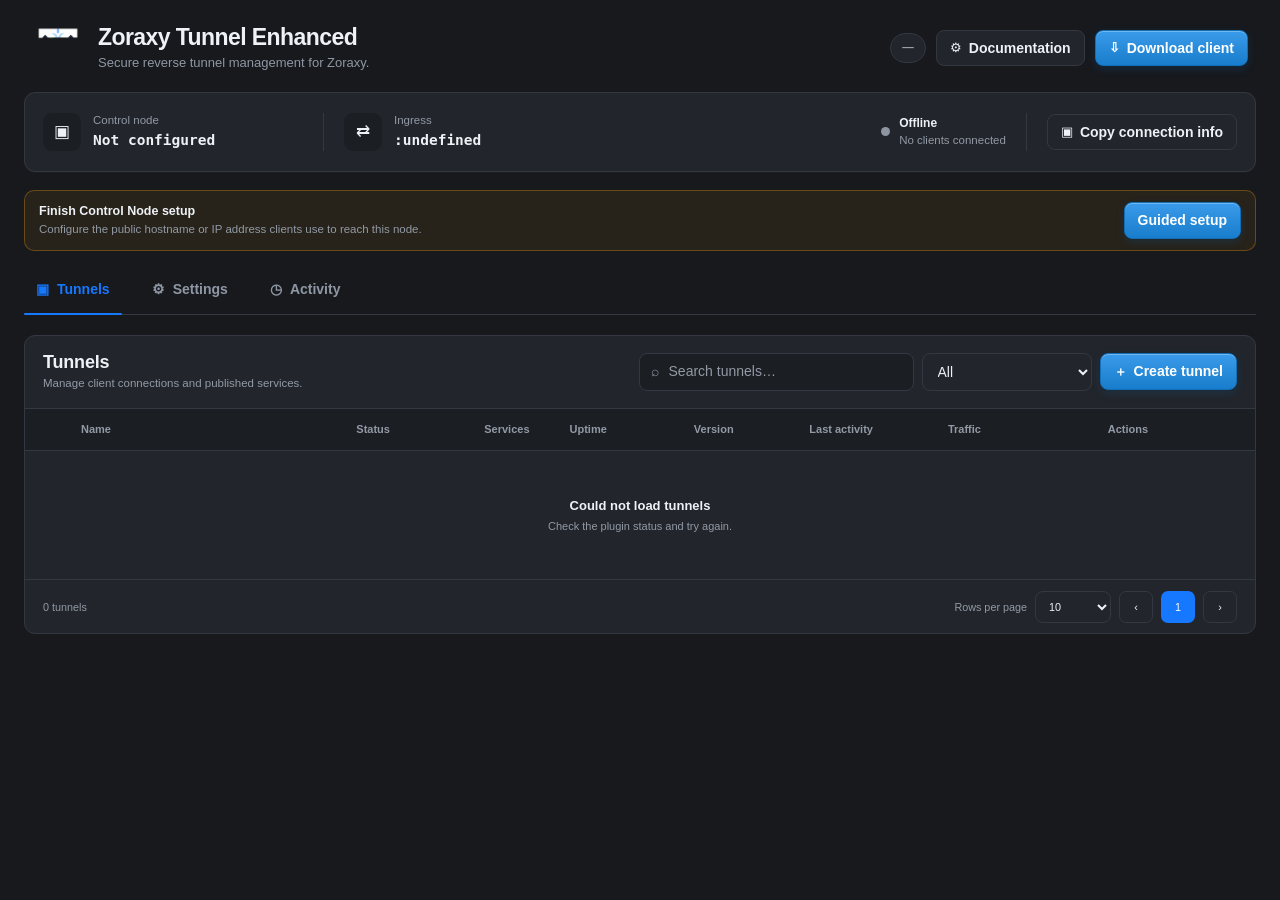
==== commit 238f8930: "Load v1.13 guided setup assets" ====
--- a/web/index.html
+++ b/web/index.html
@@ -6,15 +6,16 @@
 <title>Zoraxy Tunnel Enhanced</title>
 <link rel="stylesheet" href="/darktheme.css">
 <meta name="zoraxy.csrf.Token" content="{{.csrfToken}}">
-<link rel="stylesheet" href="style.css?v=1.12.0">
-<link rel="stylesheet" href="connectors.css?v=1.12.0">
-<link rel="stylesheet" href="enrollment.css?v=1.12.0">
-<link rel="stylesheet" href="v111.css?v=1.12.0">
+<link rel="stylesheet" href="style.css?v=1.13.0">
+<link rel="stylesheet" href="connectors.css?v=1.13.0">
+<link rel="stylesheet" href="enrollment.css?v=1.13.0">
+<link rel="stylesheet" href="v111.css?v=1.13.0">
+<link rel="stylesheet" href="setup.css?v=1.13.0">
 </head>
 <body>
 <div class="app-shell">
   <header class="app-header">
-    <div class="brandmark"><img src="icon.png?v=1.12.0" alt=""></div>
+    <div class="brandmark"><img src="icon.png?v=1.13.0" alt=""></div>
     <div class="brand-copy">
       <h1>Zoraxy Tunnel Enhanced</h1>
       <p>Secure reverse tunnel management for Zoraxy.</p>
@@ -93,10 +94,11 @@
 <div class="overlay" id="downloadModal"><div class="modal small"><div class="modal-head"><div><h2>Download tunnel client</h2><p>Choose a build for the machine running your private service.</p></div><button class="close" onclick="closeModal('downloadModal')">×</button></div><div class="download-list" id="downloadLinks"></div></div></div>
 <div id="floatingMenuLayer"></div>
 <div class="toast" id="toast">Saved</div>
-<script src="app.js?v=1.12.0"></script>
-<script src="connectors.js?v=1.12.0"></script>
-<script src="enrollment.js?v=1.12.0"></script>
-<script src="health.js?v=1.12.0"></script>
-<script src="v111.js?v=1.12.0"></script>
+<script src="app.js?v=1.13.0"></script>
+<script src="connectors.js?v=1.13.0"></script>
+<script src="enrollment.js?v=1.13.0"></script>
+<script src="health.js?v=1.13.0"></script>
+<script src="v111.js?v=1.13.0"></script>
+<script src="setup.js?v=1.13.0"></script>
 </body>
 </html>
--- a/web/setup.css
+++ b/web/setup.css
@@ -0,0 +1 @@
+.setup-wizard-modal{width:min(760px,calc(100vw - 28px));max-width:none}.setup-wizard-head{display:flex;align-items:flex-start;gap:14px;padding:18px 20px;border-bottom:1px solid var(--divider_color,#343842)}.setup-wizard-head>div:first-child{flex:1}.setup-wizard-head h2{margin:0;font-size:19px;letter-spacing:-.015em}.setup-wizard-head p{margin:4px 0 0;color:var(--text_color_secondary,#929aa6);font-size:11.5px}.setup-progress{display:flex;gap:7px;align-items:center;padding:13px 20px;border-bottom:1px solid var(--divider_color,#343842);background:var(--theme_advance,#1b1e23)}.setup-progress span{height:4px;flex:1;border-radius:999px;background:var(--divider_color,#343842);transition:background .18s}.setup-progress span.active,.setup-progress span.done{background:var(--theme_highlight,#1677ff)}.setup-body{padding:20px}.setup-step-title{font-size:15px;font-weight:730;margin:0 0 5px}.setup-step-copy{font-size:11.5px;color:var(--text_color_secondary,#929aa6);margin:0 0 18px}.setup-choice-grid{display:grid;grid-template-columns:1fr 1fr;gap:10px}.setup-choice{border:1px solid var(--divider_color,#343842);border-radius:10px;padding:13px;background:var(--theme_advance,#1b1e23);cursor:pointer;display:flex;gap:11px;align-items:flex-start;transition:border-color .15s,background .15s,transform .15s}.setup-choice:hover{border-color:color-mix(in srgb,var(--theme_highlight,#1677ff) 50%,var(--divider_color,#343842));transform:translateY(-1px)}.setup-choice.selected{border-color:var(--theme_highlight,#1677ff);background:color-mix(in srgb,var(--theme_highlight,#1677ff) 8%,var(--theme_advance,#1b1e23))}.setup-choice input{margin-top:3px}.setup-choice strong{display:block;font-size:12px}.setup-choice small{display:block;margin-top:4px;color:var(--text_color_secondary,#929aa6);font-size:10.5px;line-height:1.35}.setup-choice em{display:block;margin-top:6px;font-style:normal;color:#f59e0b;font-size:9.8px}.setup-summary{display:grid;grid-template-columns:1fr 1fr;gap:10px;margin:14px 0}.setup-summary-item{border:1px solid var(--divider_color,#343842);border-radius:9px;background:var(--theme_advance,#1b1e23);padding:11px}.setup-summary-item span{display:block;color:var(--text_color_secondary,#929aa6);font-size:9.8px}.setup-summary-item strong{display:block;margin-top:3px;font-size:11.5px;overflow-wrap:anywhere}.setup-status-card{display:flex;align-items:center;gap:12px;border:1px solid var(--divider_color,#343842);background:var(--theme_advance,#1b1e23);border-radius:10px;padding:13px;margin:14px 0}.setup-status-icon{width:34px;height:34px;border-radius:50%;display:grid;place-items:center;background:rgba(148,163,184,.12);color:var(--text_color_secondary,#929aa6);font-size:16px;flex:0 0 auto}.setup-status-card.connected{border-color:rgba(34,197,94,.28);background:rgba(34,197,94,.06)}.setup-status-card.connected .setup-status-icon{background:rgba(34,197,94,.14);color:#22c55e}.setup-status-copy{min-width:0;flex:1}.setup-status-copy strong{display:block;font-size:12px}.setup-status-copy span{display:block;margin-top:2px;color:var(--text_color_secondary,#929aa6);font-size:10.5px;overflow:hidden;text-overflow:ellipsis;white-space:nowrap}.setup-methods{display:flex;flex-direction:column;gap:8px;margin-top:14px}.setup-method{border:1px solid var(--divider_color,#343842);border-radius:9px;background:var(--theme_bg_primary,#22252b);overflow:hidden}.setup-method-head{width:100%;border:0;background:transparent;color:var(--text_color,#eef1f5);padding:11px 12px;display:flex;align-items:center;gap:10px;text-align:left}.setup-method-head:hover{background:var(--theme_advance,#1b1e23)}.setup-method-head strong{font-size:11.5px}.setup-method-head span{margin-left:auto;color:var(--text_color_secondary,#929aa6);font-size:10px}.setup-method-body{display:none;border-top:1px solid var(--divider_color,#343842);padding:10px}.setup-method.open .setup-method-body{display:block}.setup-method pre{margin:0;max-height:300px;overflow:auto;white-space:pre-wrap;word-break:break-word;border:1px solid var(--divider_color,#343842);background:var(--theme_advance,#1b1e23);border-radius:7px;padding:10px;font-size:10.5px;line-height:1.45}.setup-method-actions{display:flex;justify-content:flex-end;margin-top:8px}.setup-inline-form{display:grid;grid-template-columns:1fr 1fr;gap:12px}.setup-inline-form .span-2{grid-column:1/-1}.setup-actions{display:flex;align-items:center;gap:8px;padding:14px 20px;border-top:1px solid var(--divider_color,#343842)}.setup-actions .setup-spacer{flex:1}.setup-actions .btn:disabled{opacity:.45;cursor:not-allowed}.setup-note{border:1px solid rgba(245,158,11,.25);background:rgba(245,158,11,.06);border-radius:8px;padding:9px 10px;font-size:10.5px;color:var(--text_color_secondary,#929aa6);margin-top:12px}.setup-note strong{color:#f59e0b}.setup-finish{padding:8px 0;text-align:center}.setup-finish-mark{width:54px;height:54px;border-radius:50%;display:grid;place-items:center;margin:0 auto 12px;background:rgba(34,197,94,.12);color:#22c55e;font-size:25px}.setup-finish h3{margin:0;font-size:17px}.setup-finish p{margin:6px auto 0;max-width:470px;color:var(--text_color_secondary,#929aa6);font-size:11.5px}.setup-settings-button{margin-left:10px}.setup-banner .btn.secondary{margin-left:6px}@media(max-width:760px){.setup-choice-grid,.setup-summary,.setup-inline-form{grid-template-columns:1fr}.setup-inline-form .span-2{grid-column:auto}.setup-actions{flex-wrap:wrap}.setup-actions .setup-spacer{display:none;width:0}.setup-actions .btn{flex:1 1 auto}.setup-wizard-head{padding-right:12px}}
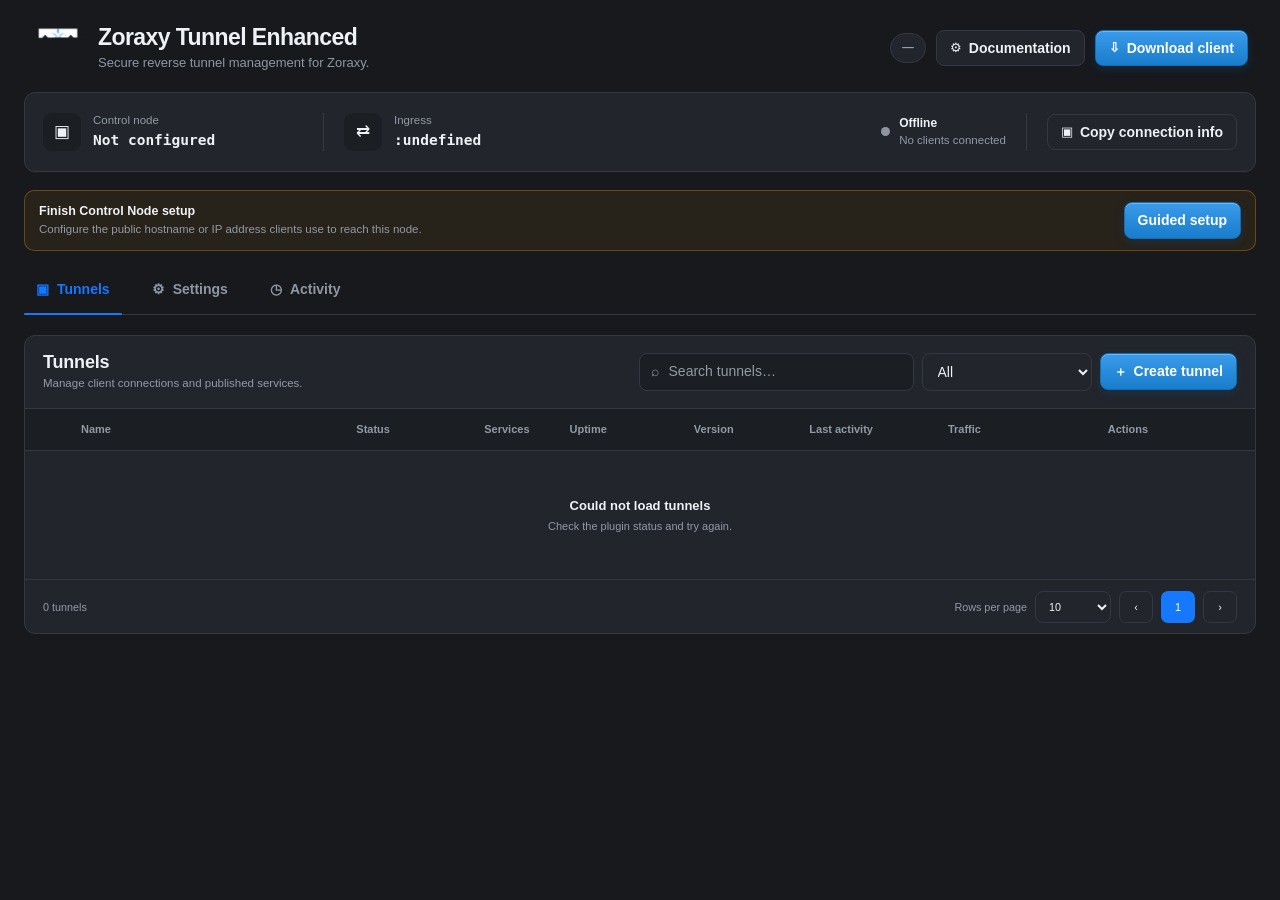
==== commit 7a7f4d65: "Load v1.13 setup interaction polish" ====
--- a/web/index.html
+++ b/web/index.html
@@ -100,5 +100,6 @@
 <script src="health.js?v=1.13.0"></script>
 <script src="v111.js?v=1.13.0"></script>
 <script src="setup.js?v=1.13.0"></script>
+<script src="v113.js?v=1.13.0"></script>
 </body>
 </html>
